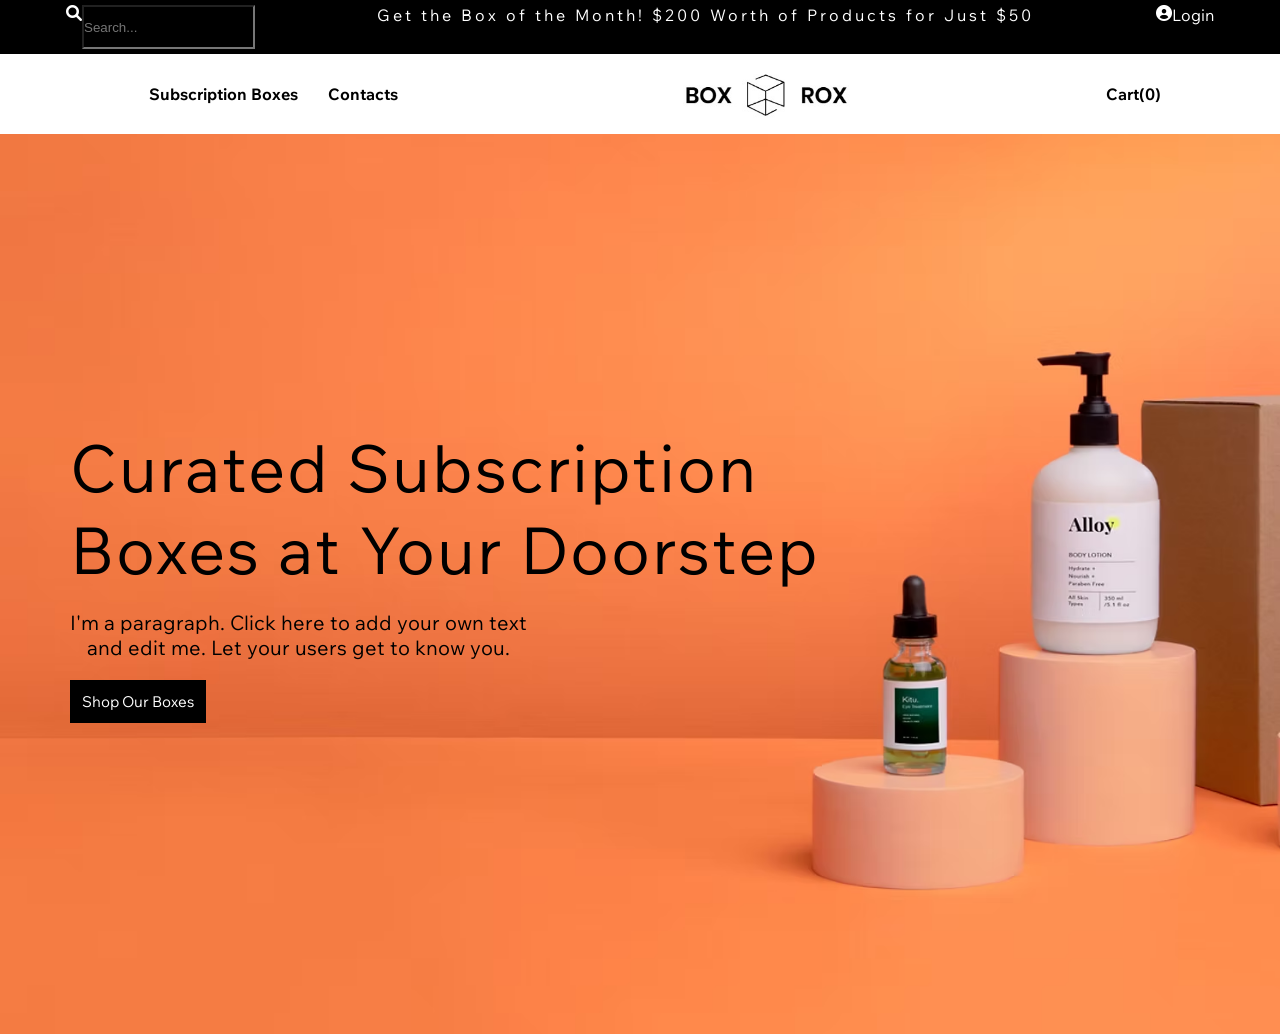
==== nav.html @ 4324a4c8 "Navbar and section" ====
<!DOCTYPE html>
<html lang="en">
<head>
    <meta charset="UTF-8">
    <meta name="viewport" content="width=device-width, initial-scale=1.0">
    <link rel="preconnect" href="https://fonts.googleapis.com">
    <link rel="preconnect" href="https://fonts.gstatic.com" crossorigin>
    <link href="https://fonts.googleapis.com/css2?family=Wix+Madefor+Text:ital,wght@0,400..800;1,400..800&display=swap" rel="stylesheet">
    <link rel="stylesheet" href="https://cdnjs.cloudflare.com/ajax/libs/font-awesome/6.0.0/css/all.min.css">
    <link rel="stylesheet" href="style.css">
    <title>Document</title>
</head>
<body>
    <header class="hero">
        <div class="nav1">
            <div>
            <i class="fa-solid fa-magnifying-glass"></i>
            <input type="search" name="search" id="search" placeholder="Search..." >
            </div>
            <p>Get the Box of the Month! $200 Worth of Products for Just $50</p>
           <div>
            <i class="fas fa-user-circle"></i> <span>Login</span>
           </div>
            
        </div>
        <div class="nav2">
            <nav>
                <ul>
                  <li><a href="#">Subscription Boxes</a></li>
                  <li><a href="#">Contacts</a></li>
                </ul>
              </nav>
        

        <div class="logo">
            <img src="RoxBoxLogo.jpg" alt="Boxrox Logo">
        </div>

        <div class="cart">
            <a href="#">Cart(0)</a>
            
         </div>
     </div>
    </header>
    <section class="home">
       
        <h1><span class="line1">Curated Subscription</span>
        <span class="line2"> Boxes at Your Doorstep</span>
        </h1>
        <p><span>I'm a paragraph. Click here to add your own text </span>
            <span>and edit me. Let your users get to know you.</span>
        </p>
        <a href="#" class="btn">Shop Our Boxes</a>

        </section>
       
    
</body>
</html>
---- style.css ----
* {
    margin: 0;
    padding: 0;
    box-sizing: border-box;
  }

  body{
    font-family: "Wix Madefor Text", sans-serif;
  }
  .hero .nav1 {
    display: flex;
    justify-content: space-around;
    background-color: black;
    color: white;
    height: 6vh;
    padding: 5px;
  }
   .hero .nav1 input{
    background-color: black;
    color: white;
    
   }
   .hero .nav1 p{
    letter-spacing:3px ;
   }

   

   .hero .nav1 div{
    display: flex;
    text-decoration: none;
   }

.hero .nav2 nav ul{
  height: px;
  display: flex;
  padding: 30px;
  gap: 30px;

}
.hero .nav2{
  display: flex;
  justify-content: space-around;
  align-items: center;

}

.hero .nav2 nav ul li a{
  text-decoration: none;
  color: black;
  font-weight: bolder;
  list-style: none;
}
.hero .nav2 nav ul{
  list-style: none;
}

.hero .nav2 .logo {
  display: flex;
  justify-content: center;
  align-items: center;      
}

.hero .nav2 .logo img {
  width: 200px; /* Logo size */
}

.hero .nav2 .cart a{
  text-decoration: none;
  color: black;
  font-weight: bolder;
} 


.home {
  background: url("section.jpg") no-repeat center center/cover;
  padding-bottom: 20px;
  height: 100vh;
  color: white;
  display: flex;
  flex-direction: column;
  justify-content: center;
  align-items: flex-start;
  gap: 20px;
  text-align: center;
}
.home h1 span{
  
  margin-left: 70px;
  letter-spacing: 2px;
  font-size: 65px;
  color: black; 
  display: block;
  font-weight: lighter;
  display: flex;
  justify-content: flex-start;
}
.home p span{
 

  margin-left: 70px;
  display: block;
  font-size: 20px;
  color: black;
}

.btn{
  padding-bottom: 20px;
  margin-left: 70px;
  color: white ;
  font-size: 15px;
  text-decoration: none;
  background-color: black;
  border: 2px solid black;
  padding: 10px;
  font-weight: 100;
  border-radius: 0px;
}

.btn:hover{
  background-color: transparent;
  color: black;
}
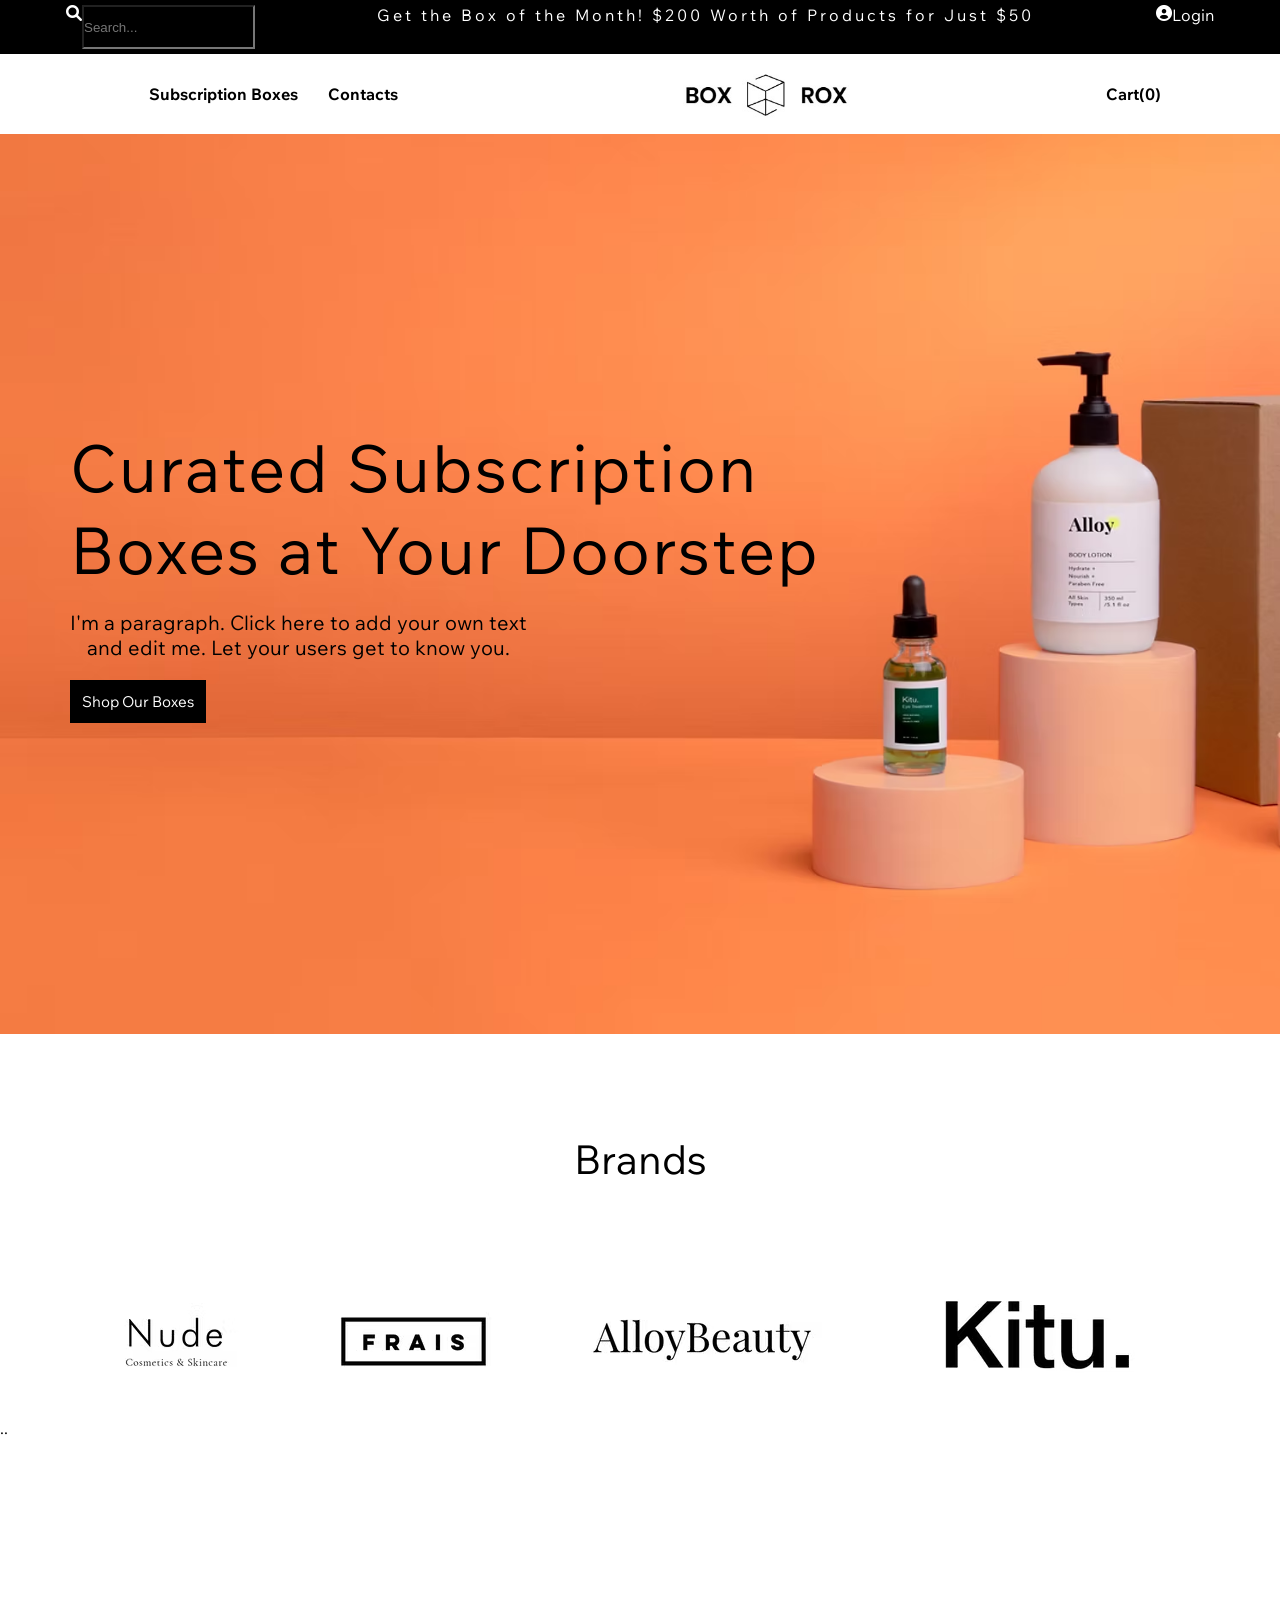
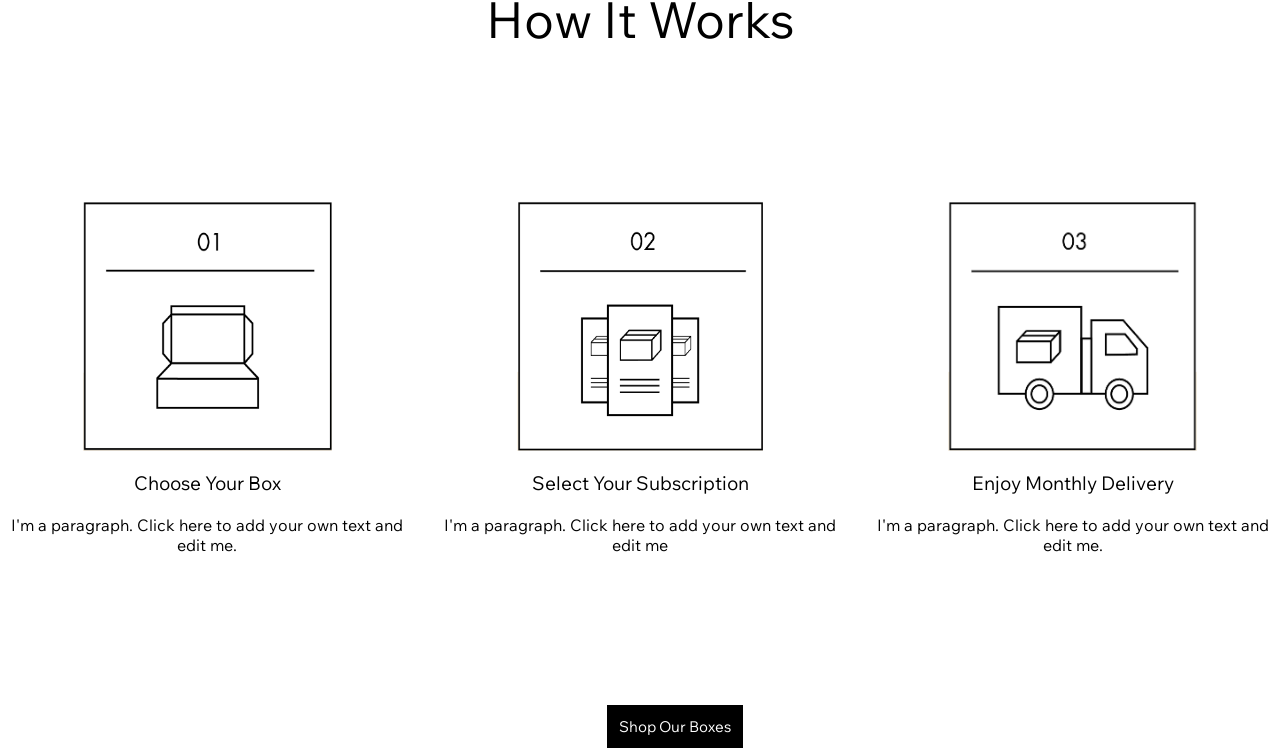
==== commit 7b7a2111: "added sections" ====
--- a/nav.html
+++ b/nav.html
@@ -51,9 +51,46 @@
             <span>and edit me. Let your users get to know you.</span>
         </p>
         <a href="#" class="btn">Shop Our Boxes</a>
+        </section>
+       <!-- Brands section -->
+        <section class="brands">
+            <h2>Brands</h2>
+            <div>
+                <img src="brand1.png" alt="">
+                <img src="brand2.png" alt="">
+                <img src="brand3.png" alt="">
+                <img src="brand4.png" alt="">
+            </div>
+            <span>..</span>
 
         </section>
-       
+        <!-- How It Works Section -->
+
+        <section class="how-it-works">
+            <h2>How It Works</h2>
+            <div class="img-main">
+                <div class="img1">
+                    <img src="HowItWorks1.png" alt="">
+                    <h3>Choose Your Box</h3>
+                    <p>I'm a paragraph. Click here to add your own text and edit me.</p>
+                </div>
+                <div class="img2">
+                    <img src="HowItWorks2.png" alt="">
+                    <h3>Select Your Subscription</h3>
+                    <p>I'm a paragraph. Click here to add your own text and edit me</p>
+                   
+                </div>
+                <div class="img3">
+                    <img src="HowItWorks3.png" alt="">
+                    <h3>Enjoy Monthly Delivery </h3>
+                    <p>I'm a paragraph. Click here to add your own text and edit me.</p>
+                </div>
+            </div>
+            <a href="#" class="btn">Shop Our Boxes</a>
+           </section>
+            <div>
+                
+            </div>
     
 </body>
 </html>
--- a/style.css
+++ b/style.css
@@ -122,3 +122,76 @@
   color: black;
 }
 
+.brands h2 {
+  margin-top: 100px;
+  text-align: center;
+  font-size: 40px;
+  margin-bottom: 80px;
+  font-weight: lighter;
+}
+
+.brands div{
+  display: flex;
+  justify-content: center;
+  align-items: center;
+  gap: 80px;
+}
+
+.brands div span{
+
+}
+.how-it-works{
+  display: flex;
+  flex-direction: column;
+  align-items: center;
+}
+
+.how-it-works h2{
+  margin-top: 150px;
+  text-align: center;
+  font-size: 50px;
+  margin-bottom: 150px;
+  font-weight: lighter;
+}
+
+.how-it-works div{
+
+  display: flex;
+  flex-direction: row;
+  justify-content: space-around;
+  align-items: center;
+  gap: 20px;
+}
+.how-it-works div img{
+  width: 60%;
+  height: 250px;
+}
+.how-it-works div h3{
+  font-weight: lighter;
+}
+
+.how-it-works div p{
+  font-weight: lighter;
+  text-align: center;
+}
+.how-it-works .img-main{
+  display: flex;
+  flex-direction: row;
+  margin-bottom: 150px;
+}
+
+.how-it-works .img-main .img1{
+  display: flex;
+  flex-direction: column;
+}
+
+.how-it-works .img-main .img2{
+  display: flex;
+  flex-direction: column;
+}
+
+.how-it-works .img-main .img3{
+  display: flex;
+  flex-direction: column;
+}
+
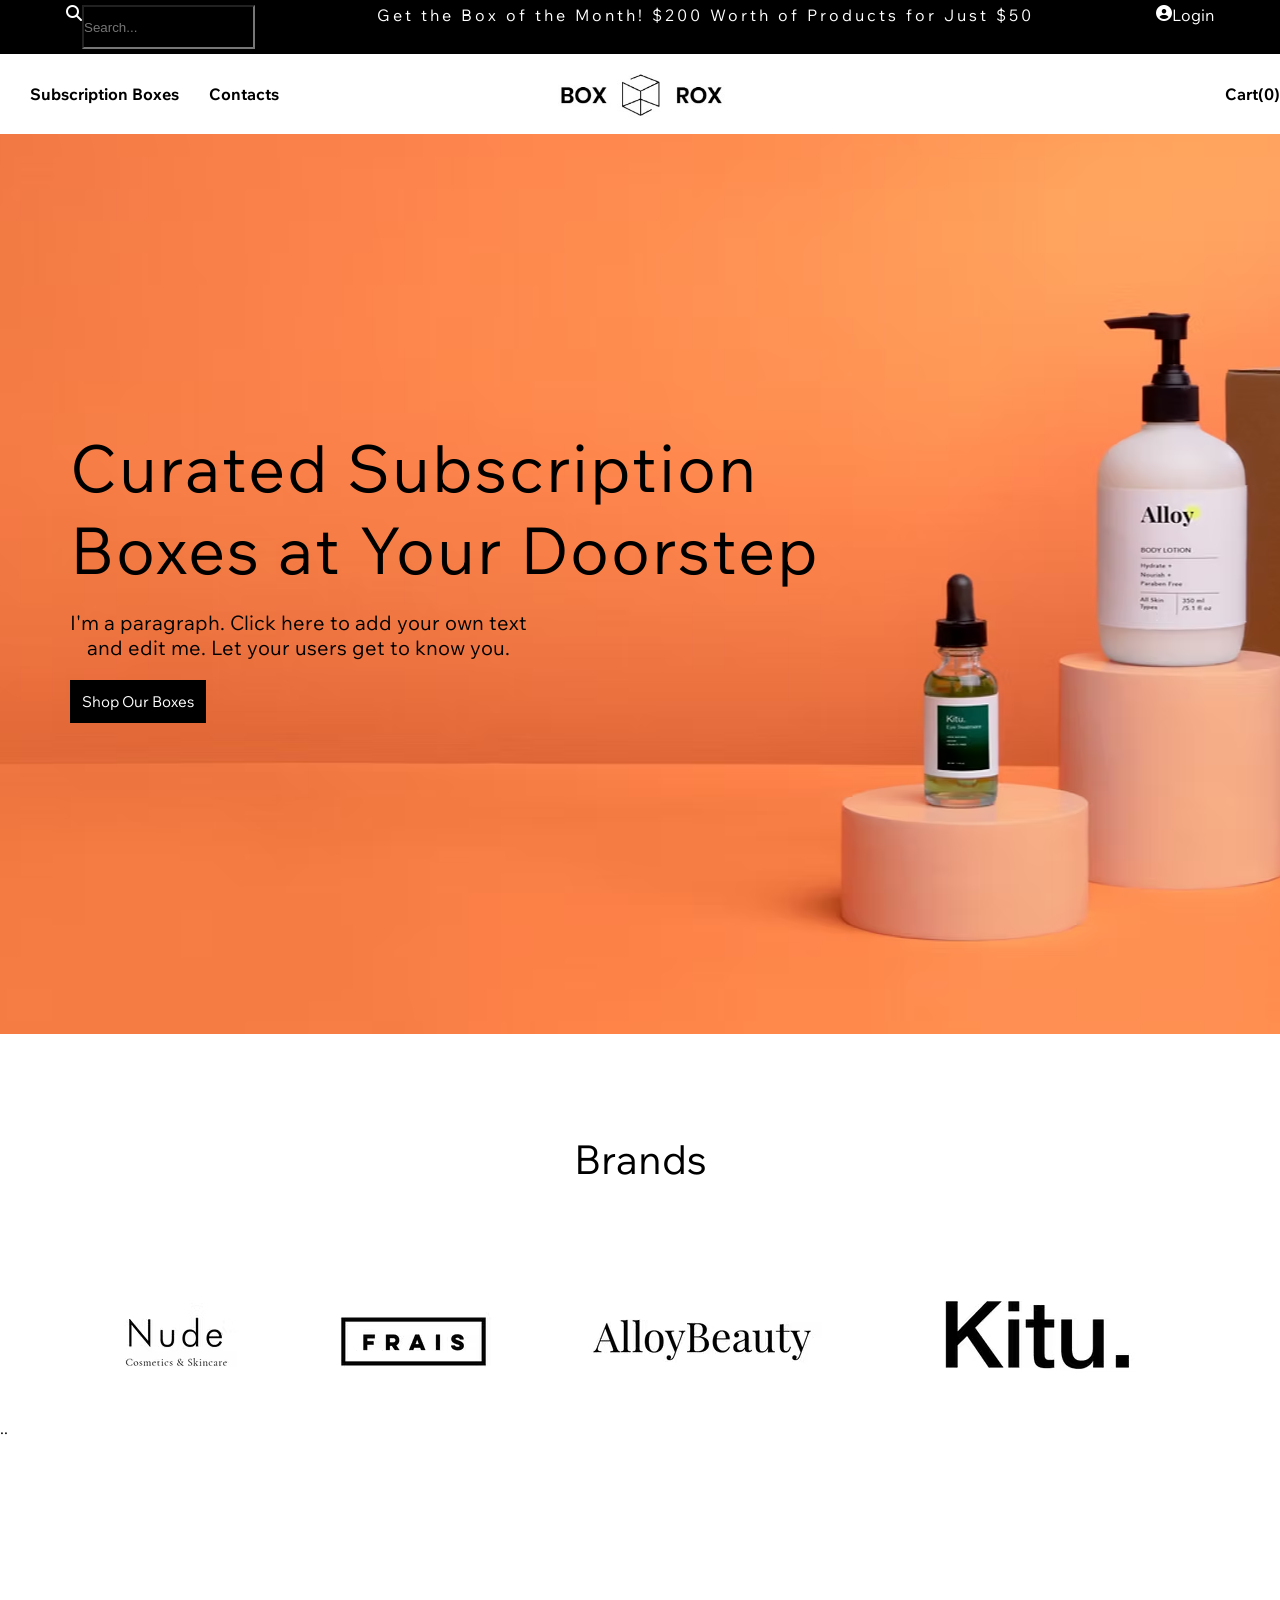
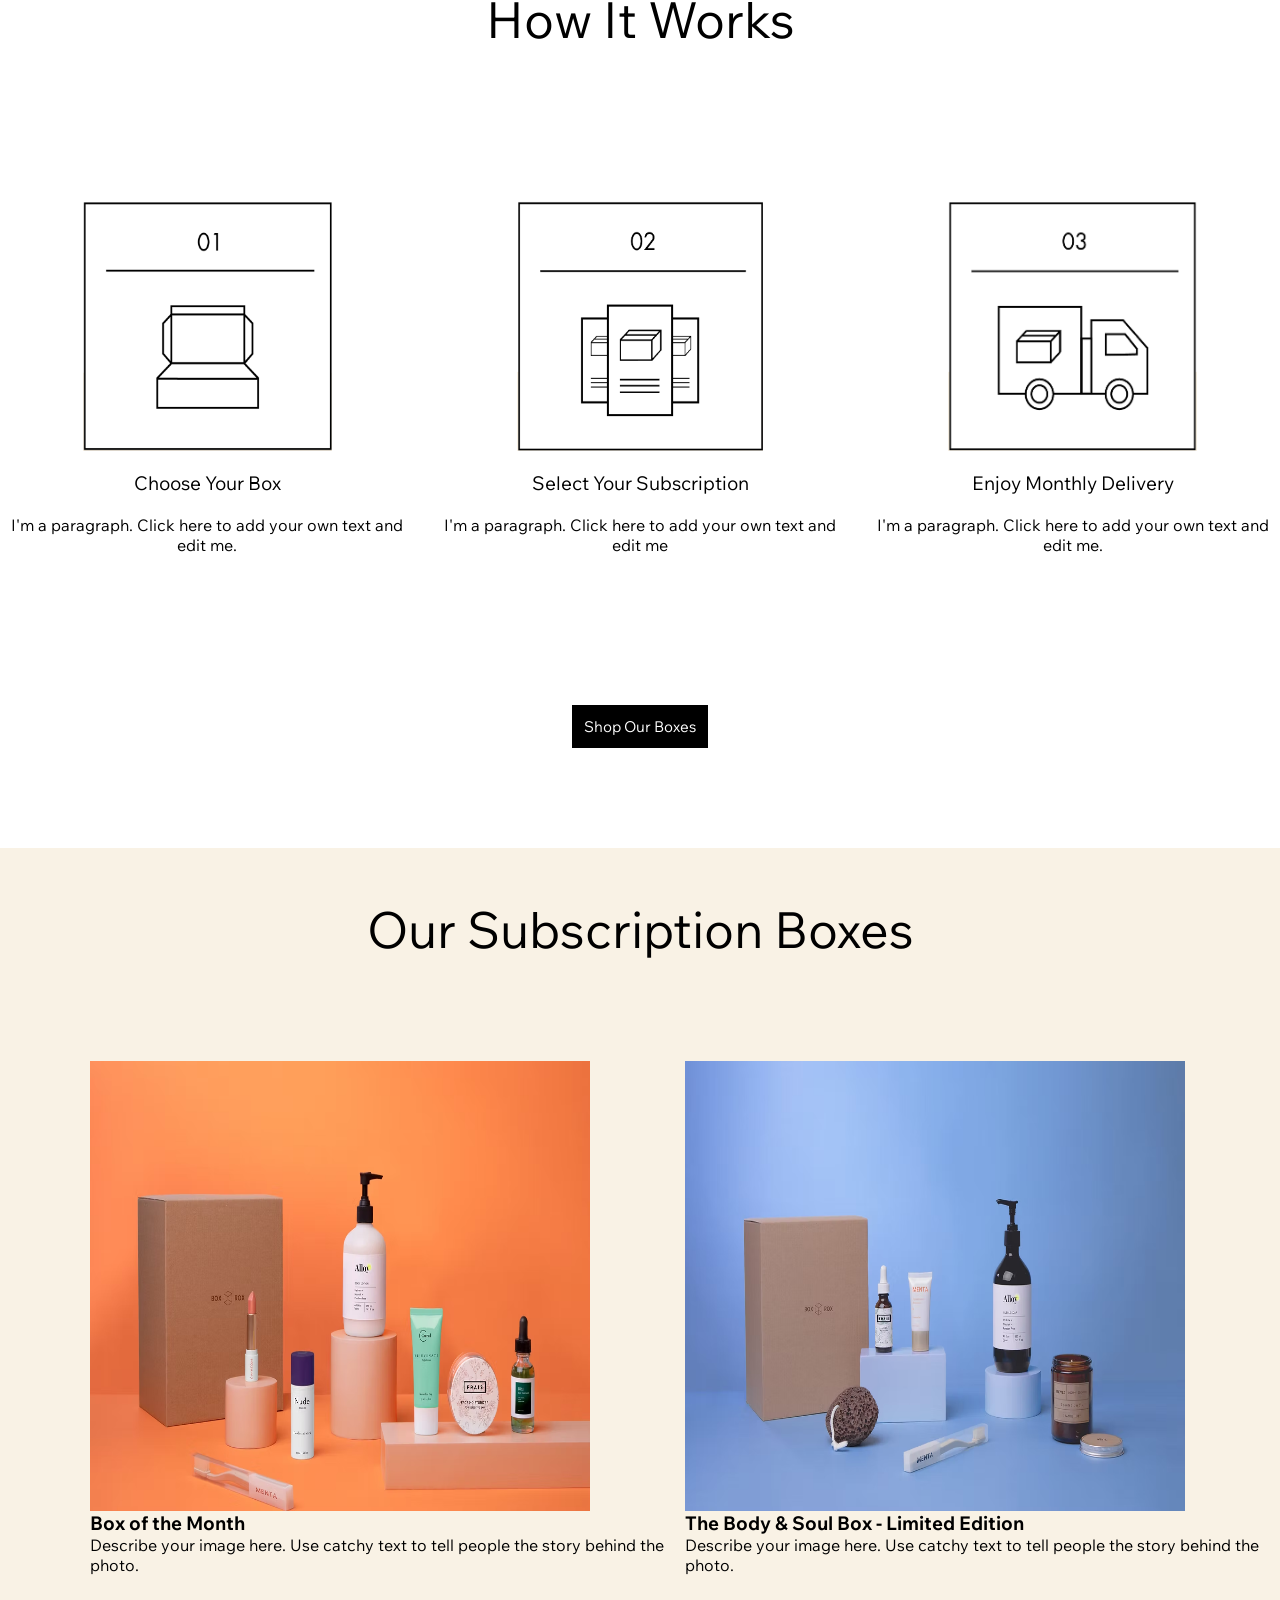
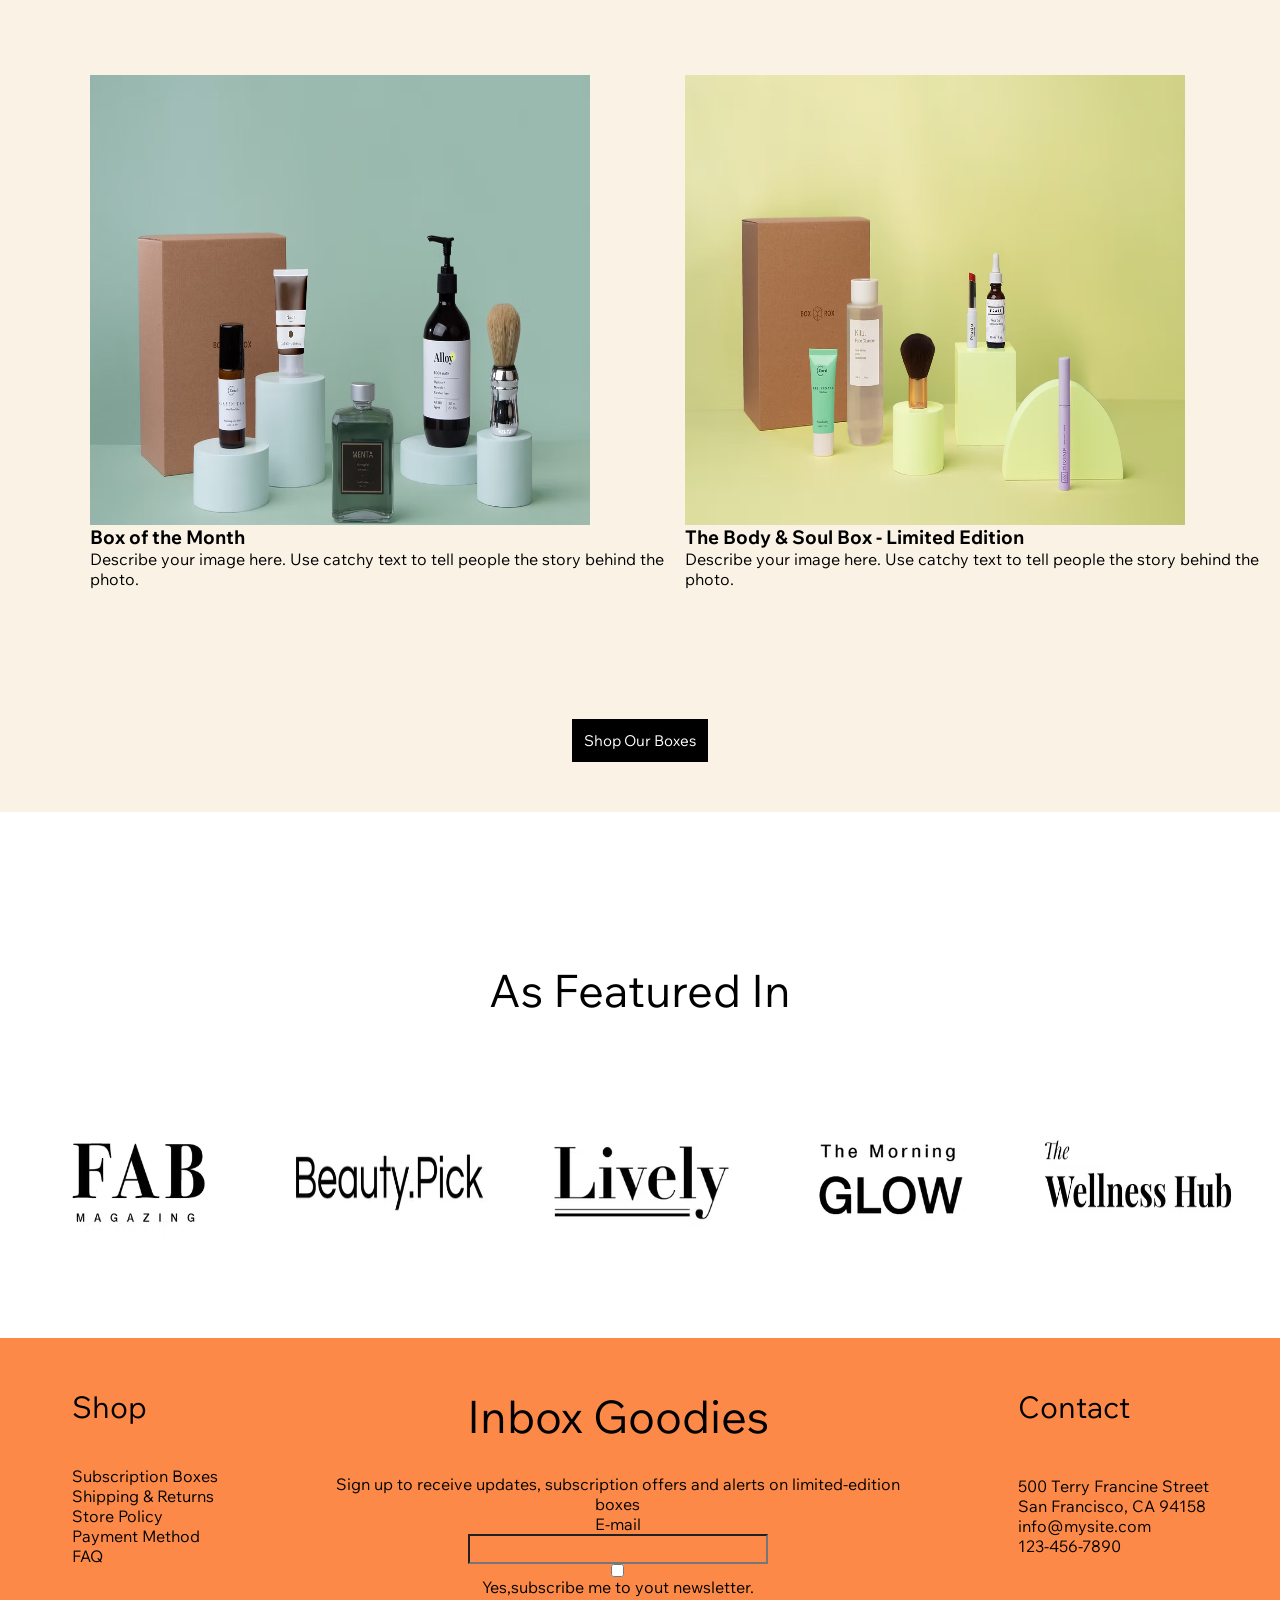
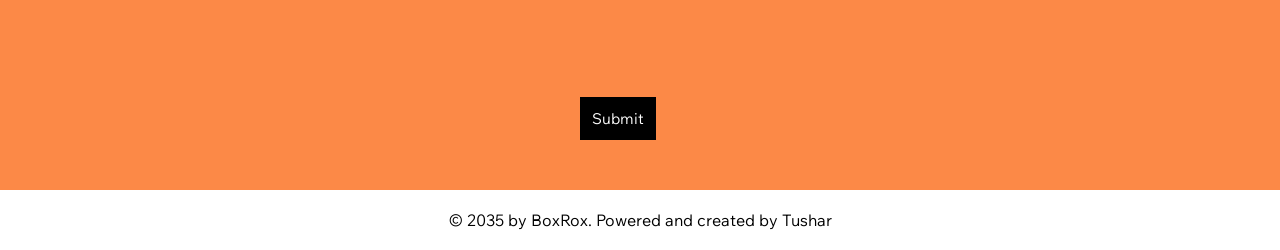
==== commit 11f16fb1: "final touches" ====
--- a/nav.html
+++ b/nav.html
@@ -7,10 +7,18 @@
     <link rel="preconnect" href="https://fonts.gstatic.com" crossorigin>
     <link href="https://fonts.googleapis.com/css2?family=Wix+Madefor+Text:ital,wght@0,400..800;1,400..800&display=swap" rel="stylesheet">
     <link rel="stylesheet" href="https://cdnjs.cloudflare.com/ajax/libs/font-awesome/6.0.0/css/all.min.css">
-    <link rel="stylesheet" href="style.css">
-    <title>Document</title>
-</head>
-<body>
+    <link
+      rel="stylesheet"
+      href="https://cdnjs.cloudflare.com/ajax/libs/font-awesome/6.7.2/css/all.min.css"
+      integrity="sha512-Evv84Mr4kqVGRNSgIGL/F/aIDqQb7xQ2vcrdIwxfjThSH8CSR7PBEakCr51Ck+w+/U6swU2Im1vVX0SVk9ABhg=="
+      crossorigin="anonymous"
+      referrerpolicy="no-referrer"
+      />
+      <link rel="stylesheet" href="style.css">
+      <title>Document</title>
+    </head>
+    <body>
+    <input type="checkbox"  id="click">
     <header class="hero">
         <div class="nav1">
             <div>
@@ -26,9 +34,11 @@
         <div class="nav2">
             <nav>
                 <ul>
-                  <li><a href="#">Subscription Boxes</a></li>
-                  <li><a href="#">Contacts</a></li>
+                  <li><a href="#our-boxes">Subscription Boxes</a></li>
+                  <li><a href="#contact">Contacts</a></li>
                 </ul>
+                <label for="click" class="dropdown">
+                <i class="fa-solid fa-bars"></i>
               </nav>
         
 
@@ -59,14 +69,14 @@
                 <img src="brand1.png" alt="">
                 <img src="brand2.png" alt="">
                 <img src="brand3.png" alt="">
-                <img src="brand4.png" alt="">
+                <img src="brand4.png" alt="" >
             </div>
             <span>..</span>
 
         </section>
         <!-- How It Works Section -->
 
-        <section class="how-it-works">
+        <section class="how-it-works" id="how-it-works">
             <h2>How It Works</h2>
             <div class="img-main">
                 <div class="img1">
@@ -88,9 +98,98 @@
             </div>
             <a href="#" class="btn">Shop Our Boxes</a>
            </section>
-            <div>
-                
+
+
+           <!-- Our Boxes Section -->
+
+
+            <section class="our-boxes" id="our-boxes">
+                <h2>Our Subscription Boxes</h2>
+                <div class="ourboxsection1">
+                <div class="ourboximg1">
+                    <img src="OurBoxes1.png" alt="">
+                    <h3>Box of the Month </h3>
+                    <p>Describe your image here. Use catchy text to tell people the story behind the photo.</p>
+                </div>
+                <div class="ourboximg2">
+                    <img src="OurBoxes2.png" alt="">
+                    <h3>The Body & Soul Box - Limited Edition</h3>
+                    <p>Describe your image here. Use catchy text to tell people the story behind the photo.</p>
+                </div>
             </div>
+            <div class="ourboxsection2">
+                <div class="ourboximg3">
+                    <img src="OurBoxes3.png" alt="">
+                    <h3>Box of the Month </h3>
+                    <p>Describe your image here. Use catchy text to tell people the story behind the photo.</p>
+                </div>
+                <div class="ourboximg4">
+                    <img src="OurBoxes4.png" alt="">
+                    <h3>The Body & Soul Box - Limited Edition</h3>
+                    <p>Describe your image here. Use catchy text to tell people the story behind the photo.</p>
+                </div>
+            </div>
+            <a href="#" class="btn">Shop Our Boxes</a>
+            </section>
+            <!-- As Featured In Section -->
+             <section class="as-featured-in">
+             <h2>As Featured In</h2>
+            
+                <div>
+                    <img src="featured1.png" alt="">
+                    <img src="featured2.png" alt="">
+                    <img src="featured3.png" alt="">
+                    <img src="featured4.png" alt="">
+                    <img src="featured5.png" alt="">
+                </div>
+            </section>   
+
+
+ 
+            <!-- Inbox and Contact -->
+             <section class="inbox-contacts">
+                <div class="inboxcontacts">
+                <div class="shop">
+                    <h3>Shop</h3>
+                    <a href="">Subscription Boxes</a>
+                    <a href="">Shipping & Returns</a>
+                    <a href="">Store Policy</a>
+                    <a href="">Payment Method</a>
+                    <a href="">FAQ</a>
+                </div>
+                <div class="inbox-goodies">
+                    <h2>Inbox Goodies</h2>
+                    <p>Sign up to receive updates, subscription offers
+                        and alerts on limited-edition boxes</p>
+                        <label for="email">E-mail</label>
+                        <input type="email" name="email" id="email">
+
+                        <input type="checkbox" name="newsletter" id="newsletter">
+                         <label for="newsletter">Yes,subscribe me to yout newsletter.</label>
+
+                         <a class="btn" href="#">Submit</a>
+                </div>
+
+                <div class="contact" id="contact">
+                    <h3>Contact</h3>
+                    <a href="">500 Terry Francine Street</a>
+                    <a href="">San Francisco, CA 94158</a>
+                    <a href="">info@mysite.com</a>
+                    <a href="">123-456-7890</a>
+                </div>
+
+
+
+
+
+
+
+            </div>
+             </section>
+             <footer class="footer">
+                <p>© 2035 by BoxRox. Powered and created by Tushar</p>
+             </footer>
+            
     
 </body>
 </html>
--- a/style.css
+++ b/style.css
@@ -40,7 +40,7 @@
 }
 .hero .nav2{
   display: flex;
-  justify-content: space-around;
+  justify-content: space-between;
   align-items: center;
 
 }
@@ -58,11 +58,13 @@
 .hero .nav2 .logo {
   display: flex;
   justify-content: center;
-  align-items: center;      
+  align-items: center;
+  width: 100px;      
 }
 
 .hero .nav2 .logo img {
-  width: 200px; /* Logo size */
+  width: 200px;
+  margin-right: 250px;
 }
 
 .hero .nav2 .cart a{
@@ -73,7 +75,7 @@
 
 
 .home {
-  background: url("section.jpg") no-repeat center center/cover;
+  background: url("section.jpg") no-repeat center;
   padding-bottom: 20px;
   height: 100vh;
   color: white;
@@ -122,6 +124,8 @@
   color: black;
 }
 
+/*  */
+
 .brands h2 {
   margin-top: 100px;
   text-align: center;
@@ -129,6 +133,10 @@
   margin-bottom: 80px;
   font-weight: lighter;
 }
+.brands .class1{
+  height: 230px;
+  width: 120px;
+}
 
 .brands div{
   display: flex;
@@ -137,9 +145,8 @@
   gap: 80px;
 }
 
-.brands div span{
-
-}
+/* <!-- How It Works Section --> */
+
 .how-it-works{
   display: flex;
   flex-direction: column;
@@ -195,3 +202,401 @@
   flex-direction: column;
 }
 
+.how-it-works a{
+  align-items: center;
+  margin-left: 0px;
+}
+ 
+
+
+  /* Our Boxes Section  */
+
+
+.our-boxes{
+  display: flex;
+  flex-direction: column;
+  justify-content: center;
+  align-items:center;
+  margin-top: 100px;
+  background-color:#f9f2e5;
+
+}
+
+ .ourboxsection1{
+  display: flex;
+  flex-direction: row;
+  justify-content: space-around;
+  margin-top: 100px;
+  margin-left: 90px;
+ }
+ .our-boxes h2{
+  font-size:50px;
+  font-weight: lighter;
+  margin-top: 50px;
+ }
+
+ .our-boxes .ourboxsection1 div img{
+  width: 500px;
+  height: 450px;
+
+ }
+
+ .our-boxes .ourboxsection1 .ourboximg1 img{
+  display: flex;
+  flex-direction: column;
+  justify-content: center;
+ }
+ .our-boxes .ourboxsection1 .ourboximg2 img{
+  display: flex;
+  flex-direction: column;
+  justify-content: center;
+
+ }
+
+ .ourboxsection2{
+  display: flex;
+  flex-direction: row;
+  justify-content: space-around;
+  margin-top: 100px;
+  margin-left: 90px;
+  margin-bottom: 50px;
+ }
+
+ .our-boxes .ourboxsection2 div img{
+  width: 500px;
+  height: 450px;
+
+ }
+
+.our-boxes .ourboxsection2 .ourboximg3 img{
+ display: flex;
+ flex-direction: column;
+ justify-content: center;
+}
+.our-boxes .ourboxsection2 .ourboximg4 img{
+ display: flex;
+ flex-direction: column;
+ justify-content: center;
+
+}
+ .ourboximg2 h3{
+  margin-right: 200px;
+ }
+
+ .our-boxes a{
+  margin-top: 80px;
+  margin-left: 0px;
+  margin-bottom: 50px;
+ }
+
+ /* as-featured-in */
+
+ .as-featured-in{
+  display: flex;
+  flex-direction: column;
+  justify-content: center;
+  align-items: center;
+  margin-top: 50px;
+ }
+ .as-featured-in h2{
+  margin-top: 100px;
+  margin-bottom: 100px;
+  font-size: 45px;
+  font-weight: lighter;
+ }
+
+ .as-featured-in div{
+  display: flex;
+  flex-direction: row;
+  justify-content: space-between;
+  gap: 50px;
+ }
+
+ .as-featured-in div img{
+  width: 200px;
+  height: 120px;
+ }
+
+ /* Inbox And Contact Section */
+
+.inbox-contacts{
+  margin-top: 100px;
+    background-color: #fc8947;
+    display: flex;
+    flex-direction: row;
+    justify-content: center;
+    align-content: space-between;
+  
+}
+
+.inbox-contacts .inboxcontacts{
+  display: flex;
+  gap: 100px;
+}
+.shop{
+  display: flex;
+  flex-direction: column;
+  align-items:flex-start;
+  margin-top: 50px;
+}
+.shop h3{
+  margin-bottom: 40px;
+  font-size: 30px;
+  font-weight: lighter;
+}
+.shop a{
+  text-decoration: none;
+  color: black;
+}
+.inbox-goodies{
+  display: flex;
+  flex-direction: column;
+  align-items:center;
+  margin-top: 50px;
+}
+
+
+
+.inbox-contacts .inbox-goodies h2{
+  font-size: 45px;
+  font-weight: lighter;
+  margin-bottom: 30px;
+
+}
+
+.inbox-goodies p{
+  max-width: 600px;
+  text-align: center;
+}
+
+
+.contact{
+  display: flex;
+  flex-direction: column;
+  align-items:flex-start;
+  margin-top: 50px;
+}
+
+.contact h3{
+ font-size: 30px;
+ font-weight: lighter;
+ margin-bottom: 50px;
+}
+
+.contact a{
+  text-decoration: none;
+  color: black;
+}
+
+.inbox-goodies a{
+  margin-top: 100px;
+  margin-left: 0px;
+  margin-bottom: 50px;
+  
+}
+
+
+.footer p{
+  text-align: center;
+  margin-top: 20px;
+  margin-bottom: 20px;
+} 
+.dropdown{
+  display: none;
+}
+
+#click {
+  display: none;
+}
+
+#email{
+  background-color: transparent;
+  width: 300px;
+  height: 30px;
+}
+#newsletter{
+  background-color: transparent ;
+  size: 100px;
+}
+
+
+/* Tablets */
+@media screen and (max-width:769px)
+
+ {
+ .dropdown {
+    display: block;
+  }
+  .hero .nav2 nav ul {
+    flex-direction: column;
+    position: absolute;
+    top: 100px;
+    background-color: yellow;
+    width: 100%;
+    text-align: center;
+    display: none;
+  }
+  #click:checked ~ .hero .nav2 nav ul {
+    display: block;
+  }
+
+  .hero .nav2{
+    display: flex;
+    justify-content: space-between;
+    align-items: center;
+  
+  }
+  .hero .nav1 p{
+        letter-spacing: 0px;
+    }
+
+  .brands div{
+    display: flex;
+    flex-direction: column;
+  }
+
+  .how-it-works .img-main{
+    display: flex;
+    flex-direction: column;
+  }
+
+  .our-boxes .ourboxsection1{
+    display: flex;
+    flex-direction: column;
+  }
+  
+  .our-boxes .ourboxsection2{
+    display: flex;
+    flex-direction: column;
+  }
+  
+  .as-featured-in div{
+    display: flex;
+    flex-direction: column;
+  }
+    
+}
+
+
+
+/* Mobile Responsive */
+
+@media screen and (max-width:426px)
+{
+
+
+  .nav2{
+    display: flex;
+    flex-direction: row;
+    /* justify-content: flex-start; */
+  }
+
+  .hero .nav2 .logo {
+    display: flex;
+    align-items: center;
+    justify-content: left;
+    width: 100px;
+  }
+
+
+
+  .our-boxes .ourboxsection1 div{
+    margin-right: 0px;
+    margin-left: 0px;
+    display: flex;
+    flex-direction: column;
+    align-items: center;
+  }
+
+  .our-boxes .ourboxsection2 div{
+    margin-right: 0px;
+    margin-left: 0px;
+    display: flex;
+    flex-direction: column;
+    align-items: center;
+  }
+
+  .our-boxes .ourboxsection1 div img{
+    margin-right: 0px;
+   margin-left: 0px;
+   width: 350px;
+   height: 350px;
+ 
+  }
+  .our-boxes .ourboxsection2 div img{
+    margin-right: 0px;
+    margin-left: 0px;
+    width: 350px;
+    height: 350px;
+    
+
+  
+   }
+
+   .ourboximg1{
+    margin-right: 0px;
+    margin-left: 0px;
+   }
+   .ourboximg2{
+    margin-right: 0px;
+    margin-left: 0px;
+   }
+   .ourboximg3{
+    margin-right: 0px;
+    margin-left: 0px;
+   }
+   .ourboximg4{
+    margin-right: 0px;
+    margin-left: 0px;
+   }
+
+   .ourboxsection1{
+    margin-right: 0px;
+    margin-left: 0px;
+
+   }
+   .ourboxsection2{
+    margin-right: 0px;
+    margin-left: 0px;
+
+   }
+   
+
+   
+  .inboxcontacts{
+    width: fit-content;
+    display: flex;
+    flex-direction: column;
+    align-items: center;
+    margin-bottom: 20px;
+
+  }
+  .home{
+    display: flex;
+    flex-direction: column;
+    align-items: center;
+    margin-left: 0px;
+    margin-right: 0px;
+  }
+
+  .home .line1{
+    font-size: 40px;
+  }
+
+  .home .line2{
+    font-size: 40px;
+  }
+
+}
+
+
+
+
+ 
+    
+
+    
+
+
+
+
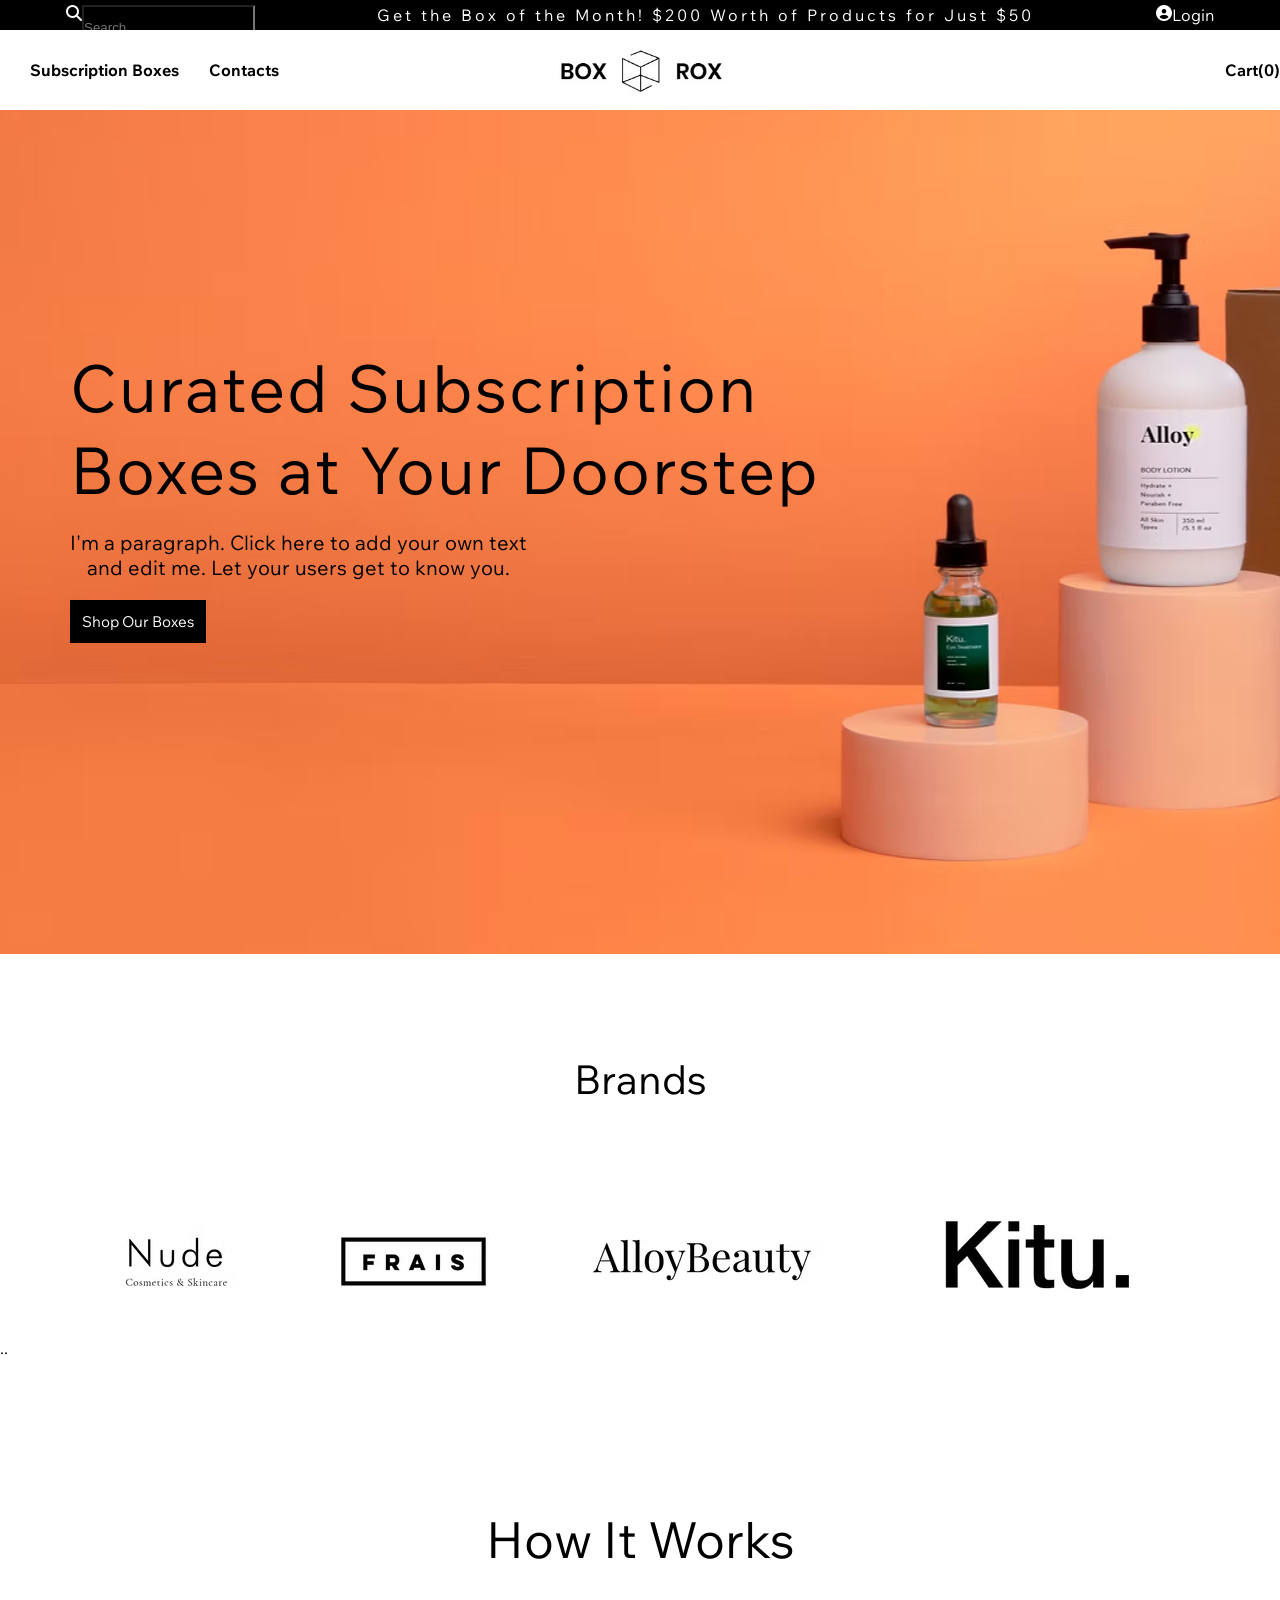
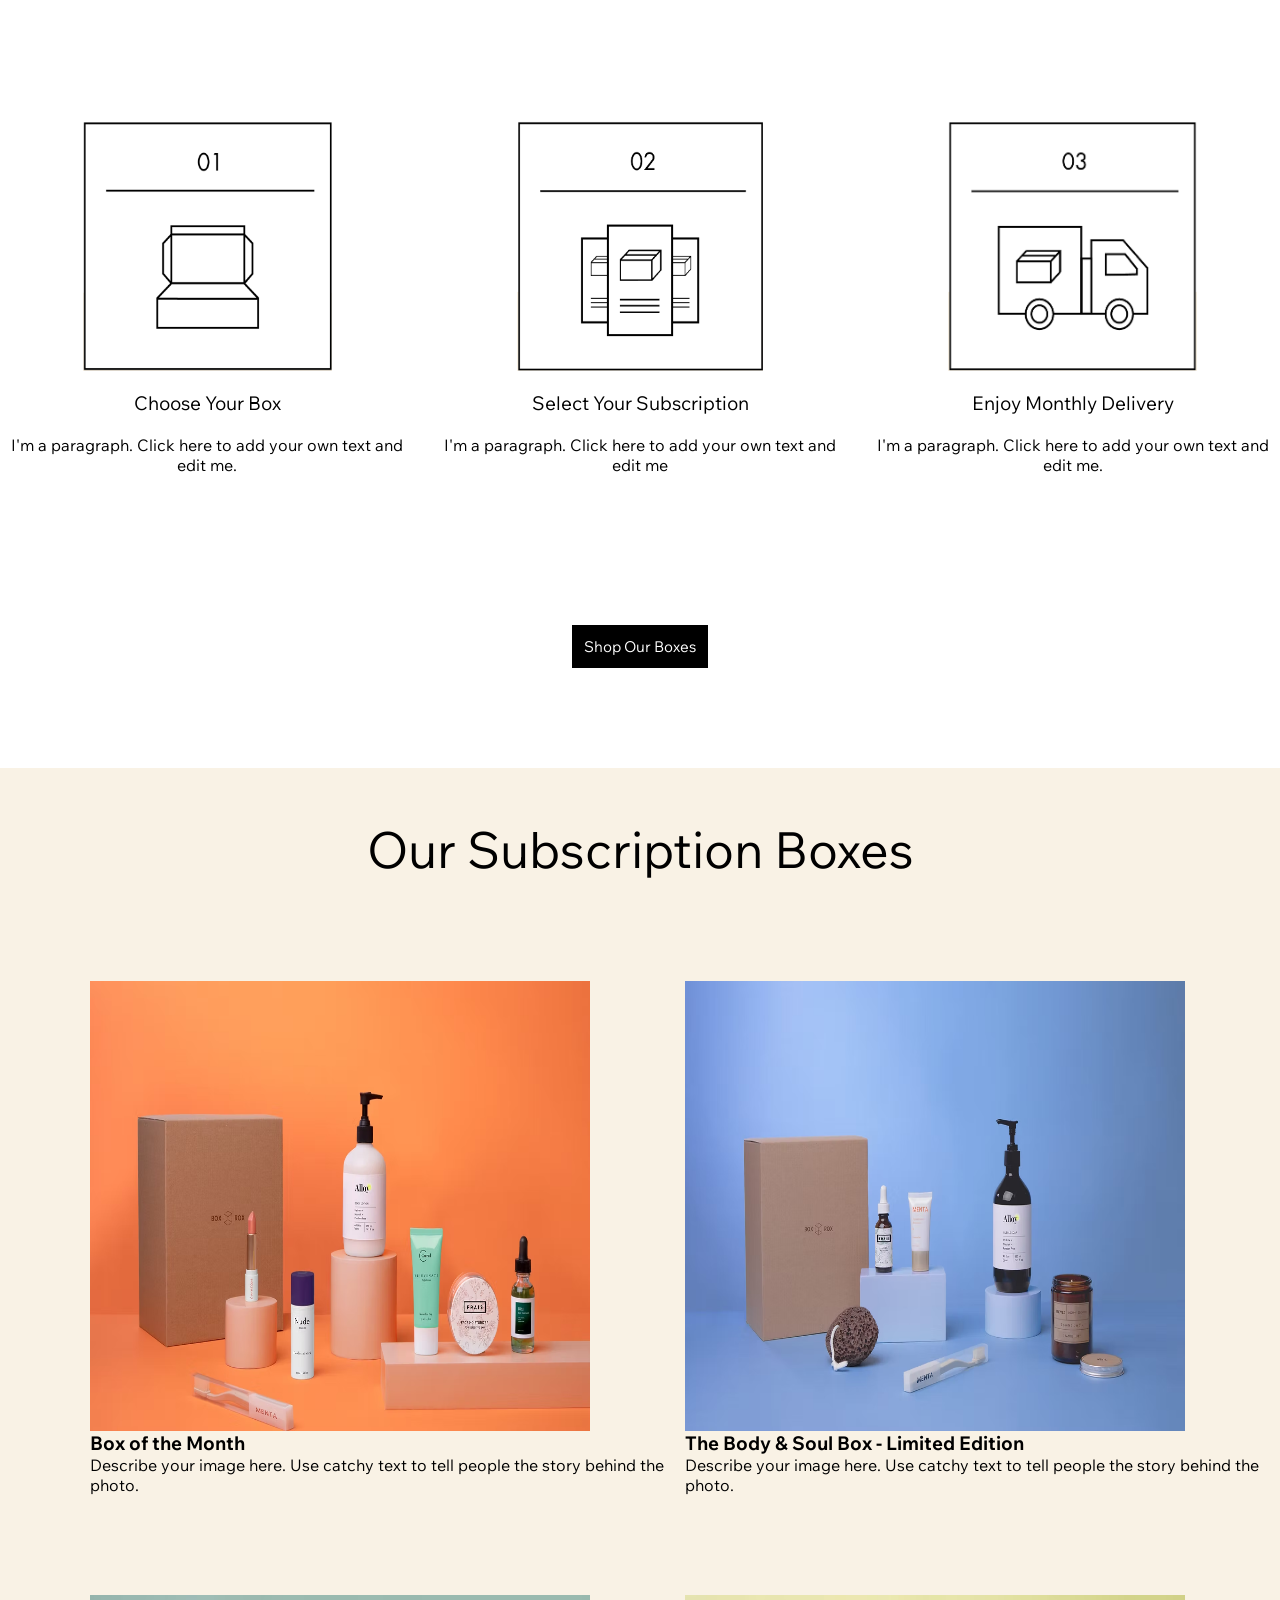
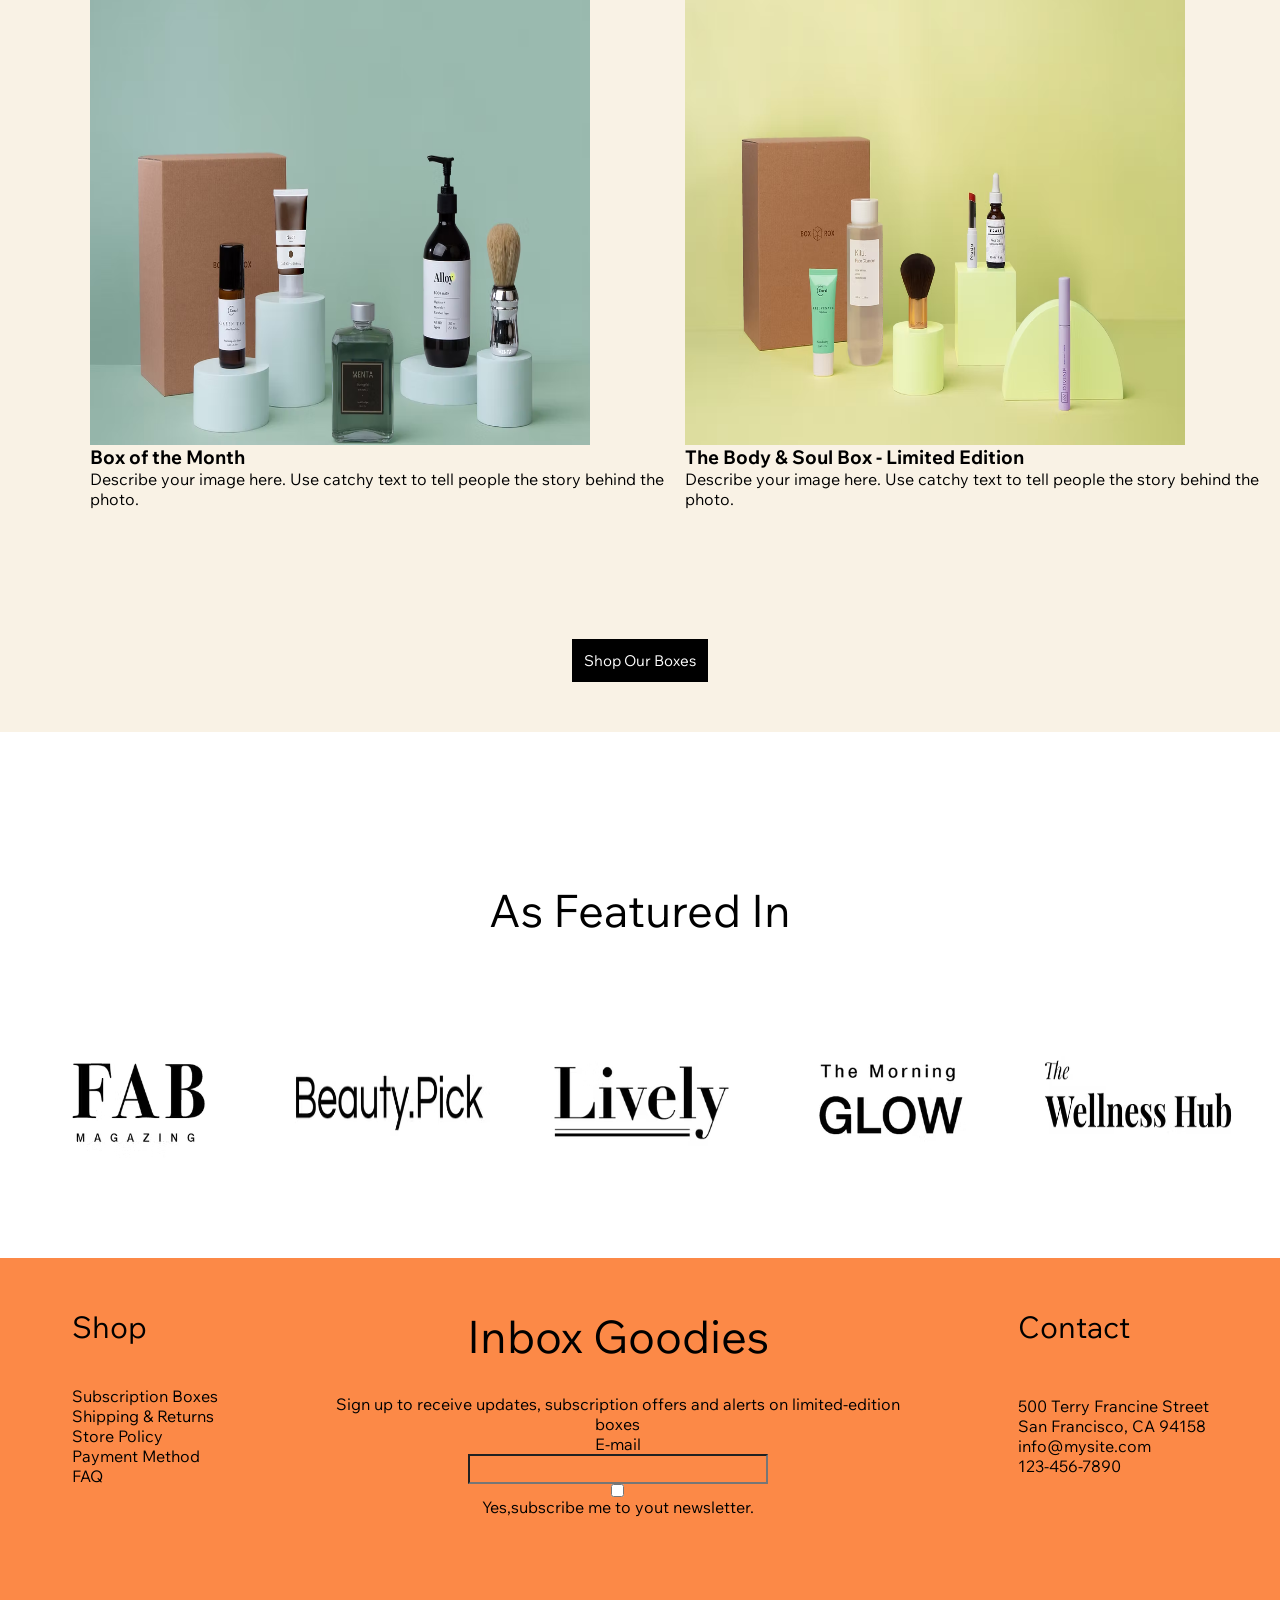
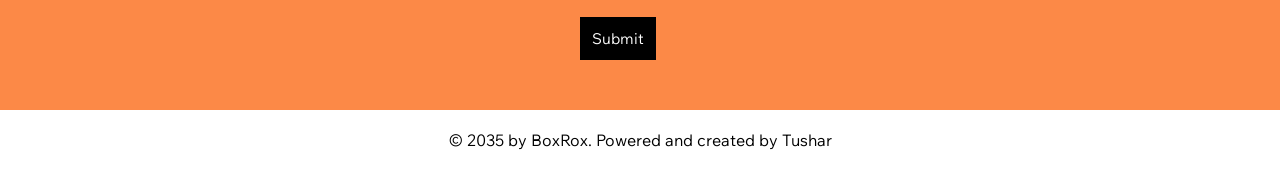
==== commit bacbc4bd: "some changes" ====
--- a/nav.html
+++ b/nav.html
@@ -145,7 +145,6 @@
             </section>   
 
 
- 
             <!-- Inbox and Contact -->
              <section class="inbox-contacts">
                 <div class="inboxcontacts">
--- a/style.css
+++ b/style.css
@@ -42,6 +42,11 @@
   display: flex;
   justify-content: space-between;
   align-items: center;
+  position: fixed;
+  top: 0px;
+  width: 100%;
+  background-color: white;
+  margin-top: 30px;
 
 }
 
